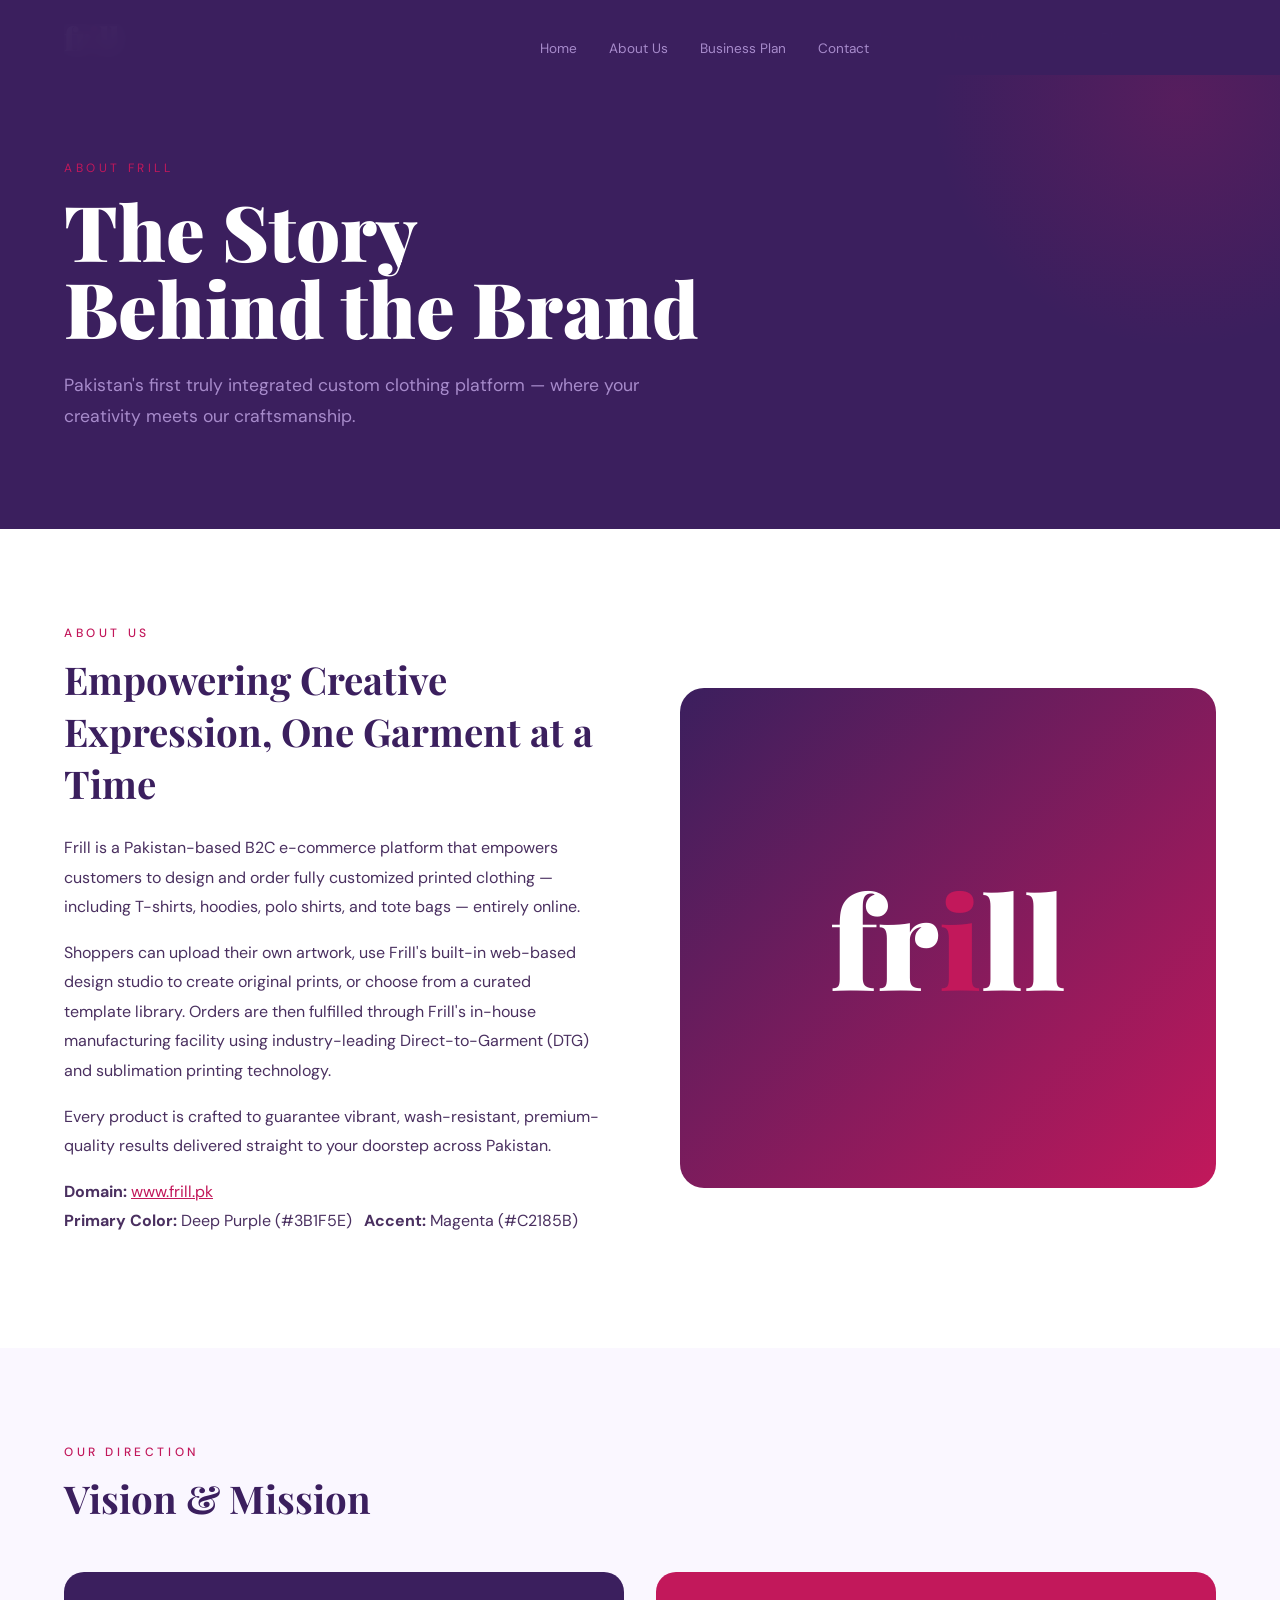
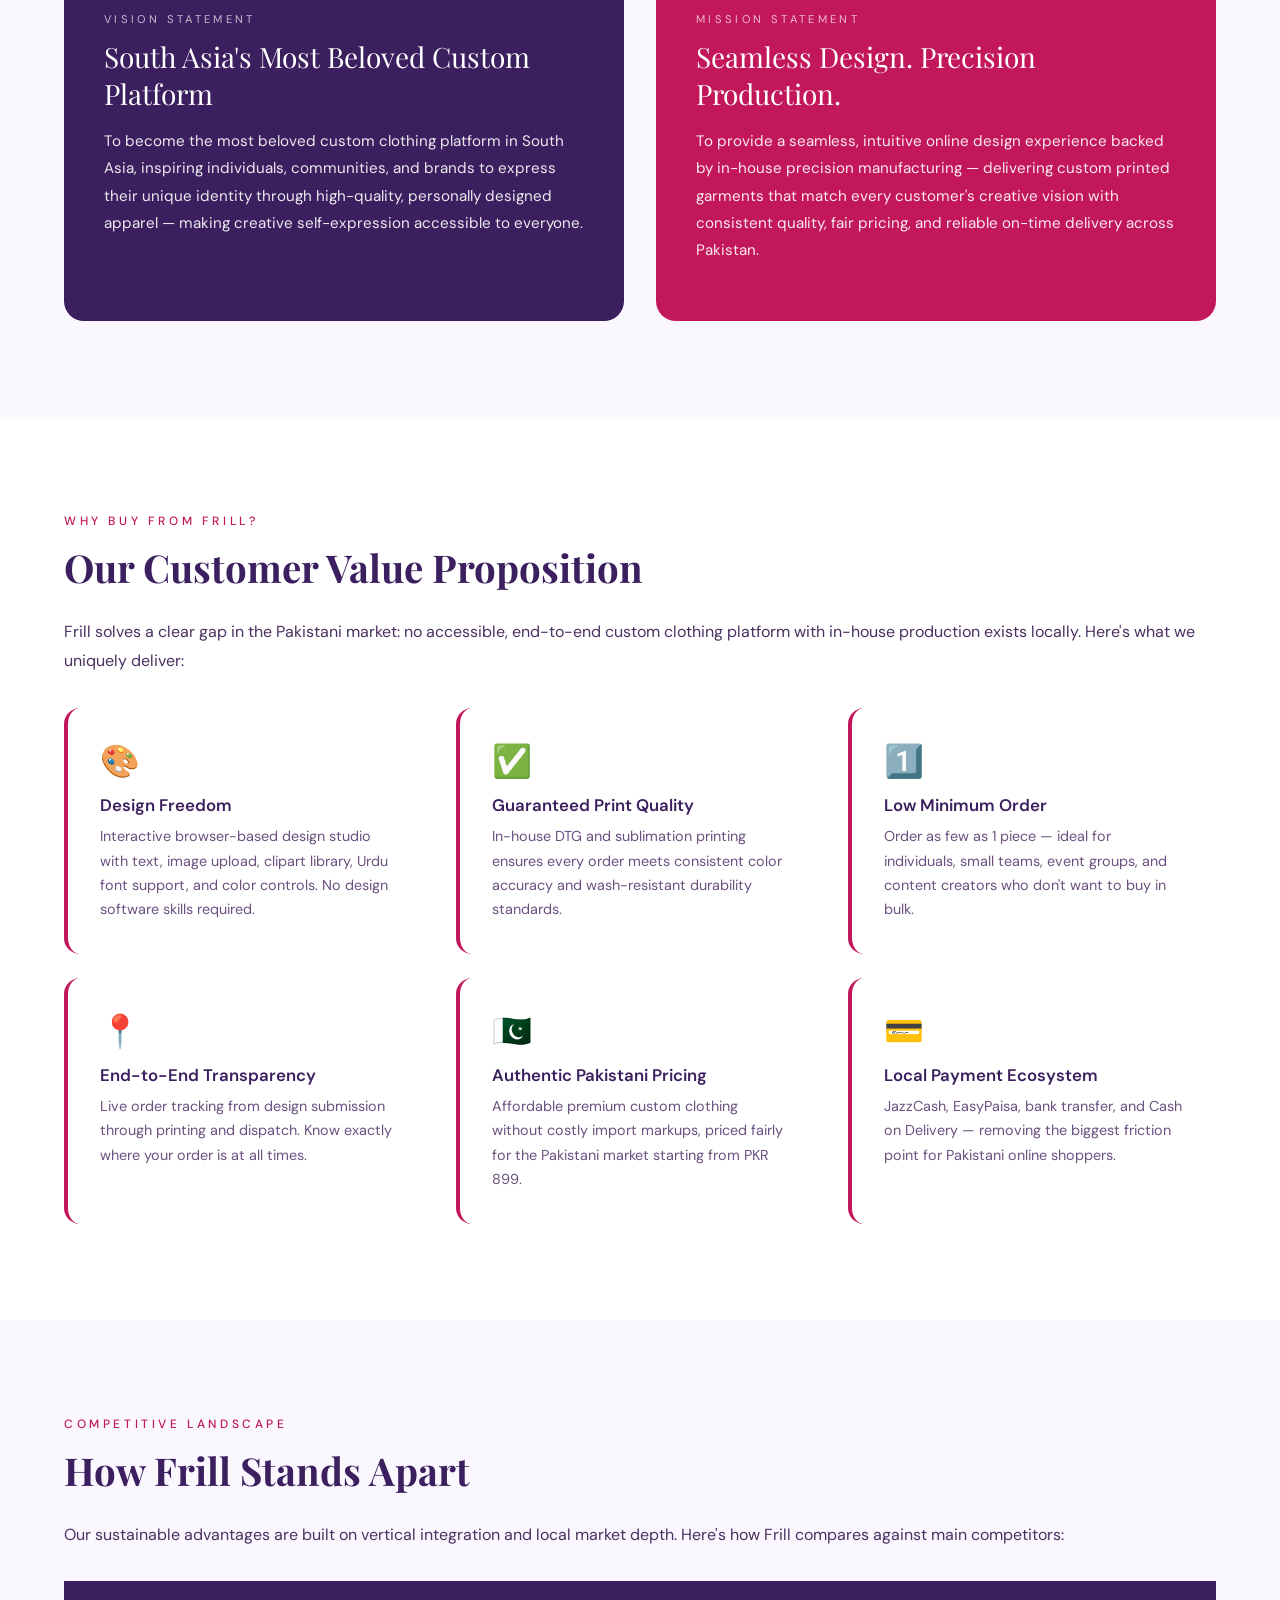
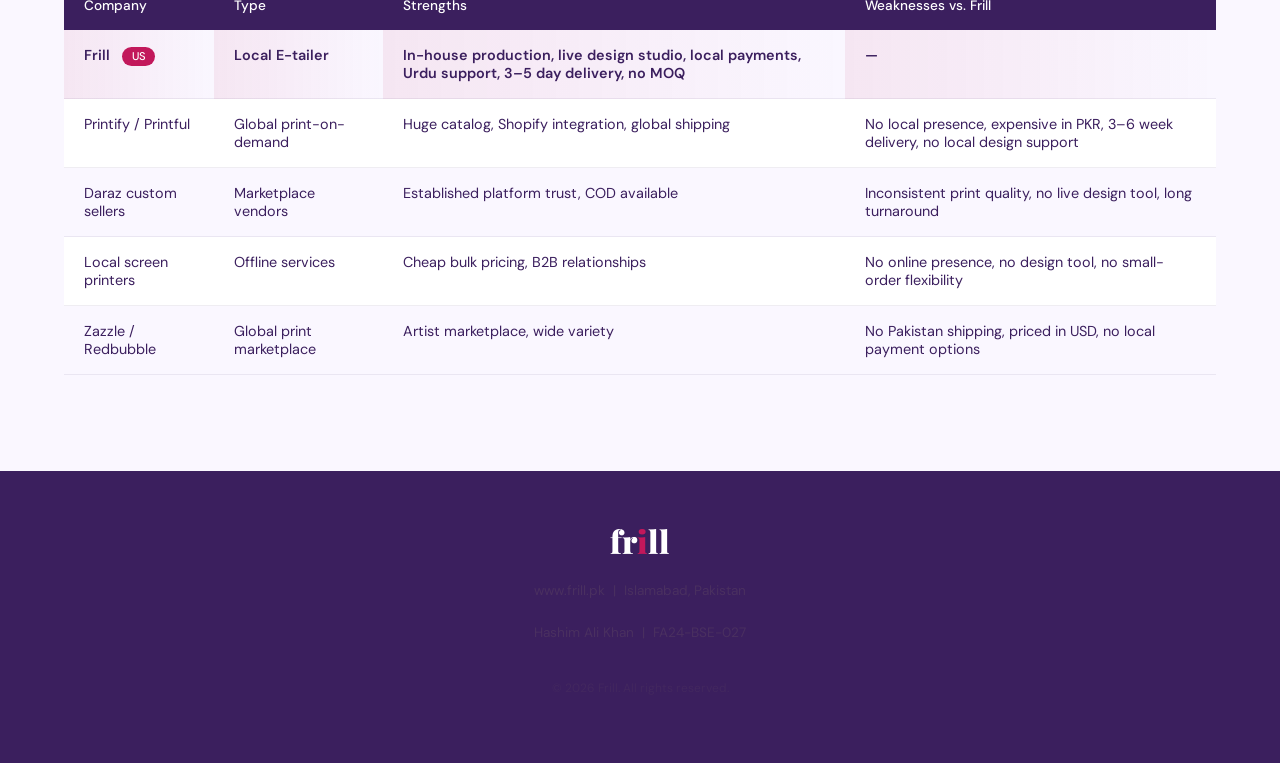
==== about.html @ 63d3b116 "home page" ====
<!DOCTYPE html>
<html lang="en">
<head>
  <meta charset="UTF-8" />
  <meta name="viewport" content="width=device-width, initial-scale=1.0" />
  <title>About Us – Frill</title>
  <link rel="preconnect" href="https://fonts.googleapis.com" />
  <link href="https://fonts.googleapis.com/css2?family=Playfair+Display:wght@700;900&family=DM+Sans:wght@300;400;500&display=swap" rel="stylesheet" />
  <style>
    :root {
      --purple: #3B1F5E;
      --purple-light: #5a3087;
      --magenta: #C2185B;
      --magenta-light: #e91e8c;
      --cream: #FAF7FF;
      --white: #ffffff;
      --text-muted: #a78bcb;
    }
    * { margin: 0; padding: 0; box-sizing: border-box; }
    body { font-family: 'DM Sans', sans-serif; background: var(--cream); color: var(--purple); }

    nav {
      position: fixed; top: 0; width: 100%; z-index: 100;
      background: rgba(59,31,94,0.97);
      backdrop-filter: blur(10px);
      display: flex; align-items: center; justify-content: space-between;
      padding: 1rem 4rem;
    }
    .nav-logo { font-family: 'Playfair Display', serif; font-size: 2rem; font-weight: 900; color: var(--white); letter-spacing: -1px; }
    .nav-logo span { color: var(--magenta); }
    .nav-links { display: flex; gap: 2rem; list-style: none; }
    .nav-links a { color: var(--text-muted); text-decoration: none; font-size: 0.9rem; font-weight: 500; transition: color 0.3s; }
    .nav-links a:hover, .nav-links a.active { color: var(--magenta-light); }

    /* PAGE HERO */
    .page-hero {
      background: var(--purple);
      padding: 10rem 4rem 5rem;
      position: relative; overflow: hidden;
    }
    .page-hero::before {
      content: ''; position: absolute; top: -150px; right: -150px;
      width: 500px; height: 500px; border-radius: 50%;
      background: radial-gradient(circle, rgba(194,24,91,0.2) 0%, transparent 70%);
    }
    .page-hero-inner { max-width: 1200px; margin: 0 auto; position: relative; z-index: 2; }
    .page-eyebrow { font-size: 0.75rem; letter-spacing: 0.3em; text-transform: uppercase; color: var(--magenta); margin-bottom: 1rem; }
    .page-title { font-family: 'Playfair Display', serif; font-size: clamp(3rem, 6vw, 6rem); color: var(--white); font-weight: 900; line-height: 1; }
    .page-subtitle { color: var(--text-muted); font-size: 1.1rem; line-height: 1.8; max-width: 600px; margin-top: 1.5rem; }

    /* CONTENT */
    .content-section { padding: 6rem 4rem; }
    .content-inner { max-width: 1200px; margin: 0 auto; }
    .section-label { font-size: 0.75rem; letter-spacing: 0.3em; text-transform: uppercase; color: var(--magenta); font-weight: 500; margin-bottom: 0.75rem; }
    .section-title { font-family: 'Playfair Display', serif; font-size: clamp(2rem, 3vw, 2.8rem); color: var(--purple); margin-bottom: 1.5rem; }
    p { color: #4a3060; line-height: 1.85; font-size: 1rem; margin-bottom: 1rem; }

    /* ABOUT SPLIT */
    .about-split { display: grid; grid-template-columns: 1fr 1fr; gap: 5rem; align-items: center; }
    .about-visual {
      background: linear-gradient(135deg, var(--purple), var(--magenta));
      border-radius: 24px; height: 500px;
      display: flex; align-items: center; justify-content: center;
      font-family: 'Playfair Display', serif; font-size: 8rem; color: var(--white); font-weight: 900;
    }

    /* VISION MISSION */
    .vm-grid { display: grid; grid-template-columns: 1fr 1fr; gap: 2rem; margin-top: 3rem; }
    .vm-card { border-radius: 20px; padding: 2.5rem; }
    .vm-card.vision { background: var(--purple); color: var(--white); }
    .vm-card.mission { background: var(--magenta); color: var(--white); }
    .vm-label { font-size: 0.7rem; letter-spacing: 0.3em; text-transform: uppercase; opacity: 0.7; margin-bottom: 0.75rem; }
    .vm-heading { font-family: 'Playfair Display', serif; font-size: 1.75rem; margin-bottom: 1rem; }
    .vm-text { font-size: 0.95rem; line-height: 1.8; opacity: 0.9; color: inherit; }

    /* VALUE PROP */
    .value-grid { display: grid; grid-template-columns: repeat(auto-fit, minmax(280px, 1fr)); gap: 1.5rem; margin-top: 2rem; }
    .value-card {
      background: var(--white); border-radius: 16px; padding: 2rem;
      border-left: 4px solid var(--magenta);
      transition: transform 0.3s, box-shadow 0.3s;
    }
    .value-card:hover { transform: translateY(-4px); box-shadow: 0 12px 30px rgba(59,31,94,0.1); }
    .value-icon { font-size: 2rem; margin-bottom: 0.75rem; }
    .value-title { font-weight: 600; font-size: 1.05rem; color: var(--purple); margin-bottom: 0.5rem; }
    .value-text { font-size: 0.9rem; color: #6b5080; line-height: 1.7; margin-bottom: 0; }

    /* COMPETITORS */
    .comp-table { width: 100%; border-collapse: collapse; margin-top: 2rem; }
    .comp-table th { background: var(--purple); color: var(--white); padding: 1rem 1.25rem; text-align: left; font-size: 0.85rem; font-weight: 500; }
    .comp-table td { padding: 1rem 1.25rem; border-bottom: 1px solid rgba(59,31,94,0.08); font-size: 0.9rem; vertical-align: top; }
    .comp-table tr:nth-child(even) td { background: var(--white); }
    .comp-table tr:hover td { background: rgba(194,24,91,0.05); }
    .frill-row td { background: linear-gradient(90deg, rgba(194,24,91,0.08), transparent) !important; font-weight: 600; }
    .badge { display: inline-block; background: var(--magenta); color: var(--white); font-size: 0.7rem; padding: 0.15rem 0.6rem; border-radius: 20px; margin-left: 0.5rem; font-weight: 500; }

    footer { background: var(--purple); color: var(--text-muted); text-align: center; padding: 3rem 4rem; }
    footer .logo { font-family: 'Playfair Display', serif; font-size: 2rem; color: var(--white); font-weight: 900; }
    footer .logo span { color: var(--magenta); }
    footer p { margin-top: 1rem; font-size: 0.85rem; }
    footer nav { margin-top: 1.5rem; display: flex; gap: 2rem; justify-content: center; flex-wrap: wrap; }
    footer nav a { color: var(--text-muted); text-decoration: none; font-size: 0.85rem; transition: color 0.3s; }
    footer nav a:hover { color: var(--magenta); }

    @media (max-width: 768px) {
      .about-split { grid-template-columns: 1fr; }
      .vm-grid { grid-template-columns: 1fr; }
      nav { padding: 1rem 1.5rem; }
      .page-hero, .content-section { padding-left: 1.5rem; padding-right: 1.5rem; }
    }
  </style>
</head>
<body>

<nav>
  <div class="nav-logo">fr<span>i</span>ll</div>
  <ul class="nav-links">
    <li><a href="index.html">Home</a></li>
    <li><a href="about.html" class="active">About Us</a></li>
    <li><a href="business.html">Business Plan</a></li>
    <li><a href="contact.html">Contact</a></li>
  </ul>
</nav>

<div class="page-hero">
  <div class="page-hero-inner">
    <div class="page-eyebrow">About Frill</div>
    <h1 class="page-title">The Story<br>Behind the Brand</h1>
    <p class="page-subtitle">Pakistan's first truly integrated custom clothing platform — where your creativity meets our craftsmanship.</p>
  </div>
</div>

<!-- ABOUT US -->
<section class="content-section" style="background:var(--white);">
  <div class="content-inner">
    <div class="about-split">
      <div>
        <div class="section-label">About Us</div>
        <h2 class="section-title">Empowering Creative Expression, One Garment at a Time</h2>
        <p>Frill is a Pakistan-based B2C e-commerce platform that empowers customers to design and order fully customized printed clothing — including T-shirts, hoodies, polo shirts, and tote bags — entirely online.</p>
        <p>Shoppers can upload their own artwork, use Frill's built-in web-based design studio to create original prints, or choose from a curated template library. Orders are then fulfilled through Frill's in-house manufacturing facility using industry-leading Direct-to-Garment (DTG) and sublimation printing technology.</p>
        <p>Every product is crafted to guarantee vibrant, wash-resistant, premium-quality results delivered straight to your doorstep across Pakistan.</p>
        <p><strong>Domain:</strong> <a href="#" style="color:var(--magenta);">www.frill.pk</a><br>
        <strong>Primary Color:</strong> Deep Purple (#3B1F5E) &nbsp; <strong>Accent:</strong> Magenta (#C2185B)</p>
      </div>
      <div class="about-visual">fr<span style="color:var(--magenta);">i</span>ll</div>
    </div>
  </div>
</section>

<!-- VISION & MISSION -->
<section class="content-section" style="background:var(--cream);">
  <div class="content-inner">
    <div class="section-label">Our Direction</div>
    <h2 class="section-title">Vision & Mission</h2>
    <div class="vm-grid">
      <div class="vm-card vision">
        <div class="vm-label">Vision Statement</div>
        <div class="vm-heading">South Asia's Most Beloved Custom Platform</div>
        <p class="vm-text">To become the most beloved custom clothing platform in South Asia, inspiring individuals, communities, and brands to express their unique identity through high-quality, personally designed apparel — making creative self-expression accessible to everyone.</p>
      </div>
      <div class="vm-card mission">
        <div class="vm-label">Mission Statement</div>
        <div class="vm-heading">Seamless Design. Precision Production.</div>
        <p class="vm-text">To provide a seamless, intuitive online design experience backed by in-house precision manufacturing — delivering custom printed garments that match every customer's creative vision with consistent quality, fair pricing, and reliable on-time delivery across Pakistan.</p>
      </div>
    </div>
  </div>
</section>

<!-- VALUE PROPOSITION -->
<section class="content-section" style="background:var(--white);">
  <div class="content-inner">
    <div class="section-label">Why Buy From Frill?</div>
    <h2 class="section-title">Our Customer Value Proposition</h2>
    <p>Frill solves a clear gap in the Pakistani market: no accessible, end-to-end custom clothing platform with in-house production exists locally. Here's what we uniquely deliver:</p>
    <div class="value-grid">
      <div class="value-card">
        <div class="value-icon">🎨</div>
        <div class="value-title">Design Freedom</div>
        <p class="value-text">Interactive browser-based design studio with text, image upload, clipart library, Urdu font support, and color controls. No design software skills required.</p>
      </div>
      <div class="value-card">
        <div class="value-icon">✅</div>
        <div class="value-title">Guaranteed Print Quality</div>
        <p class="value-text">In-house DTG and sublimation printing ensures every order meets consistent color accuracy and wash-resistant durability standards.</p>
      </div>
      <div class="value-card">
        <div class="value-icon">1️⃣</div>
        <div class="value-title">Low Minimum Order</div>
        <p class="value-text">Order as few as 1 piece — ideal for individuals, small teams, event groups, and content creators who don't want to buy in bulk.</p>
      </div>
      <div class="value-card">
        <div class="value-icon">📍</div>
        <div class="value-title">End-to-End Transparency</div>
        <p class="value-text">Live order tracking from design submission through printing and dispatch. Know exactly where your order is at all times.</p>
      </div>
      <div class="value-card">
        <div class="value-icon">🇵🇰</div>
        <div class="value-title">Authentic Pakistani Pricing</div>
        <p class="value-text">Affordable premium custom clothing without costly import markups, priced fairly for the Pakistani market starting from PKR 899.</p>
      </div>
      <div class="value-card">
        <div class="value-icon">💳</div>
        <div class="value-title">Local Payment Ecosystem</div>
        <p class="value-text">JazzCash, EasyPaisa, bank transfer, and Cash on Delivery — removing the biggest friction point for Pakistani online shoppers.</p>
      </div>
    </div>
  </div>
</section>

<!-- COMPETITIVE ADVANTAGES -->
<section class="content-section" style="background:var(--cream);">
  <div class="content-inner">
    <div class="section-label">Competitive Landscape</div>
    <h2 class="section-title">How Frill Stands Apart</h2>
    <p>Our sustainable advantages are built on vertical integration and local market depth. Here's how Frill compares against main competitors:</p>
    <table class="comp-table">
      <thead>
        <tr>
          <th>Company</th>
          <th>Type</th>
          <th>Strengths</th>
          <th>Weaknesses vs. Frill</th>
        </tr>
      </thead>
      <tbody>
        <tr class="frill-row">
          <td>Frill <span class="badge">US</span></td>
          <td>Local E-tailer</td>
          <td>In-house production, live design studio, local payments, Urdu support, 3–5 day delivery, no MOQ</td>
          <td>—</td>
        </tr>
        <tr>
          <td>Printify / Printful</td>
          <td>Global print-on-demand</td>
          <td>Huge catalog, Shopify integration, global shipping</td>
          <td>No local presence, expensive in PKR, 3–6 week delivery, no local design support</td>
        </tr>
        <tr>
          <td>Daraz custom sellers</td>
          <td>Marketplace vendors</td>
          <td>Established platform trust, COD available</td>
          <td>Inconsistent print quality, no live design tool, long turnaround</td>
        </tr>
        <tr>
          <td>Local screen printers</td>
          <td>Offline services</td>
          <td>Cheap bulk pricing, B2B relationships</td>
          <td>No online presence, no design tool, no small-order flexibility</td>
        </tr>
        <tr>
          <td>Zazzle / Redbubble</td>
          <td>Global print marketplace</td>
          <td>Artist marketplace, wide variety</td>
          <td>No Pakistan shipping, priced in USD, no local payment options</td>
        </tr>
      </tbody>
    </table>
  </div>
</section>

<footer>
  <div class="logo">fr<span>i</span>ll</div>
  <p>www.frill.pk &nbsp;|&nbsp; Islamabad, Pakistan</p>
  <p style="margin-top:0.5rem;">Hashim Ali Khan &nbsp;|&nbsp; FA24-BSE-027</p>
  <nav>
    <a href="index.html">Home</a>
    <a href="about.html">About Us</a>
    <a href="business.html">Business Plan</a>
    <a href="contact.html">Contact</a>
  </nav>
  <p style="margin-top:2rem;font-size:0.75rem;opacity:0.5;">© 2026 Frill. All rights reserved.</p>
</footer>

</body>
</html>
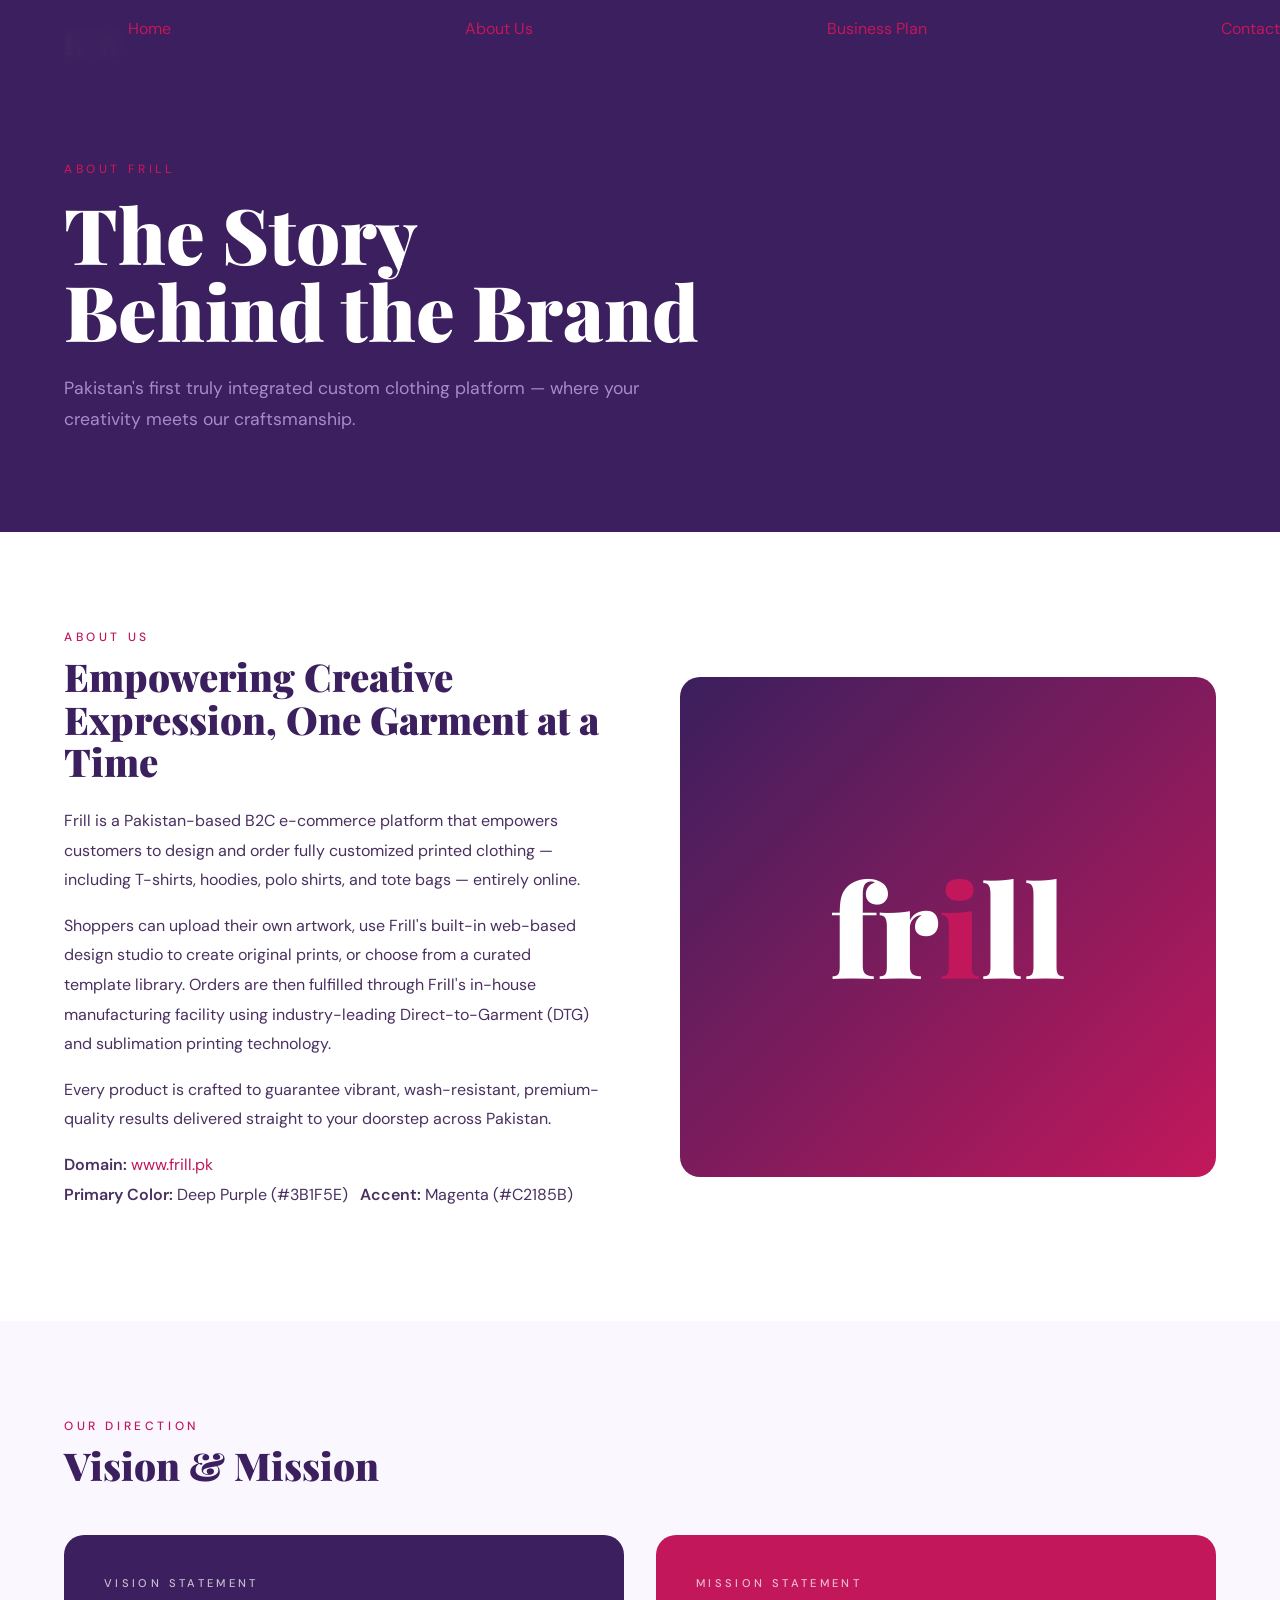
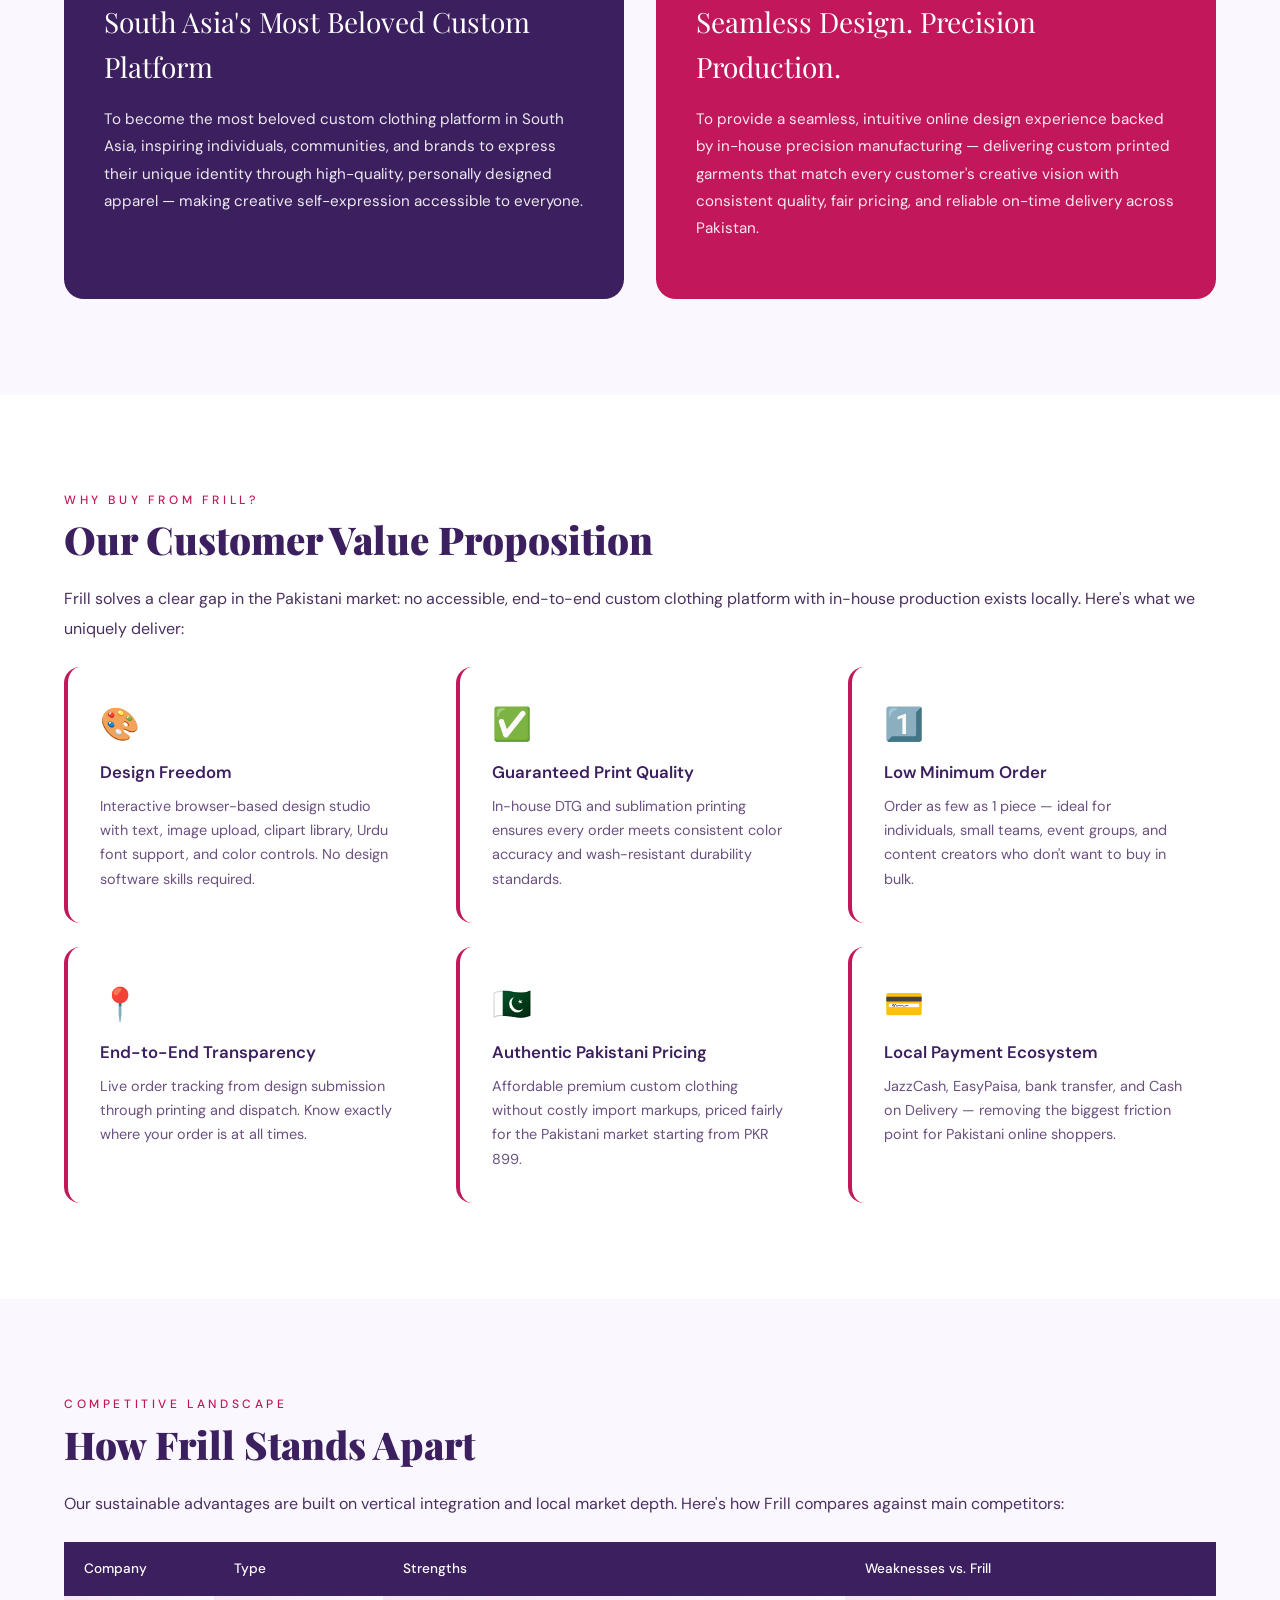
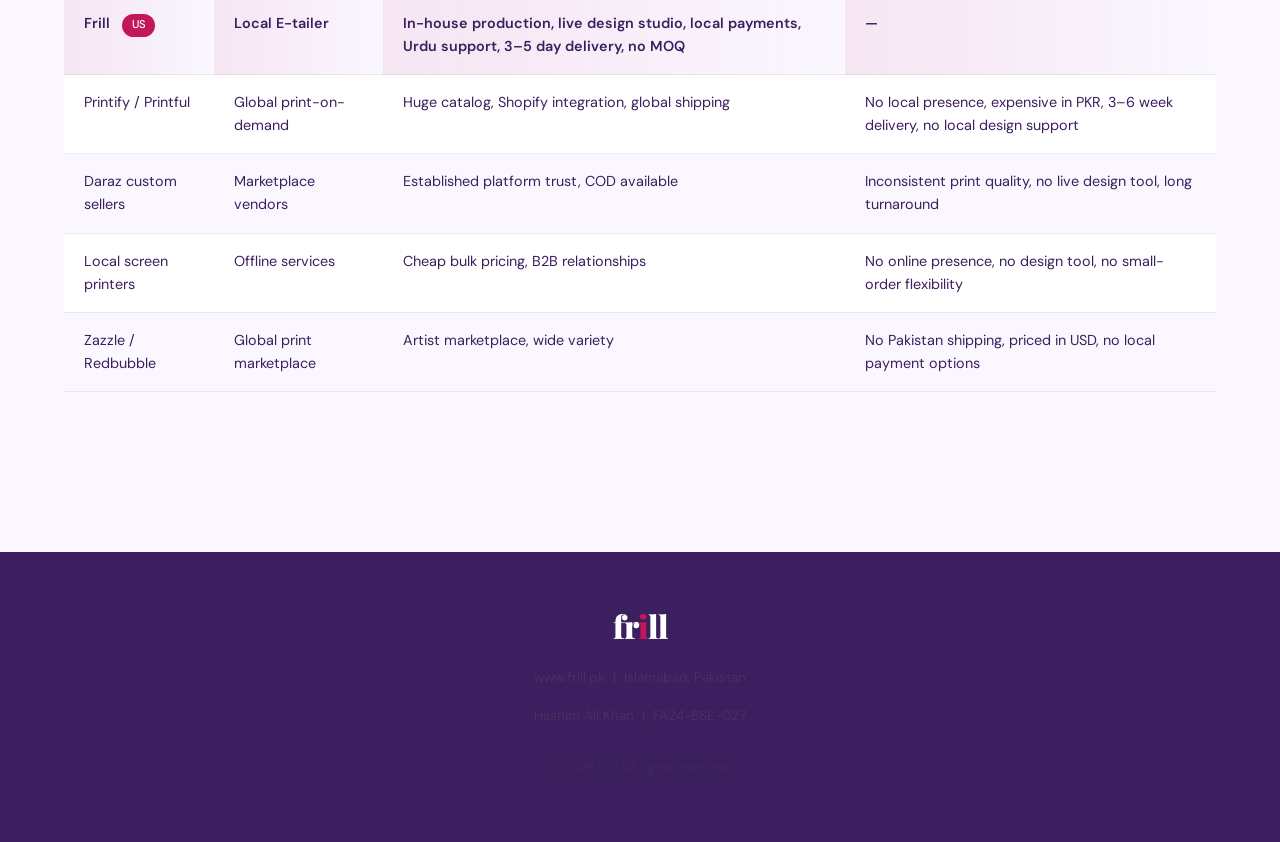
==== commit 56047d58: "refactor: update about.html to use modular CSS imports - Remove all inline <style> block from about." ====
--- a/about.html
+++ b/about.html
@@ -6,108 +6,14 @@
   <title>About Us – Frill</title>
   <link rel="preconnect" href="https://fonts.googleapis.com" />
   <link href="https://fonts.googleapis.com/css2?family=Playfair+Display:wght@700;900&family=DM+Sans:wght@300;400;500&display=swap" rel="stylesheet" />
-  <style>
-    :root {
-      --purple: #3B1F5E;
-      --purple-light: #5a3087;
-      --magenta: #C2185B;
-      --magenta-light: #e91e8c;
-      --cream: #FAF7FF;
-      --white: #ffffff;
-      --text-muted: #a78bcb;
-    }
-    * { margin: 0; padding: 0; box-sizing: border-box; }
-    body { font-family: 'DM Sans', sans-serif; background: var(--cream); color: var(--purple); }
-
-    nav {
-      position: fixed; top: 0; width: 100%; z-index: 100;
-      background: rgba(59,31,94,0.97);
-      backdrop-filter: blur(10px);
-      display: flex; align-items: center; justify-content: space-between;
-      padding: 1rem 4rem;
-    }
-    .nav-logo { font-family: 'Playfair Display', serif; font-size: 2rem; font-weight: 900; color: var(--white); letter-spacing: -1px; }
-    .nav-logo span { color: var(--magenta); }
-    .nav-links { display: flex; gap: 2rem; list-style: none; }
-    .nav-links a { color: var(--text-muted); text-decoration: none; font-size: 0.9rem; font-weight: 500; transition: color 0.3s; }
-    .nav-links a:hover, .nav-links a.active { color: var(--magenta-light); }
-
-    /* PAGE HERO */
-    .page-hero {
-      background: var(--purple);
-      padding: 10rem 4rem 5rem;
-      position: relative; overflow: hidden;
-    }
-    .page-hero::before {
-      content: ''; position: absolute; top: -150px; right: -150px;
-      width: 500px; height: 500px; border-radius: 50%;
-      background: radial-gradient(circle, rgba(194,24,91,0.2) 0%, transparent 70%);
-    }
-    .page-hero-inner { max-width: 1200px; margin: 0 auto; position: relative; z-index: 2; }
-    .page-eyebrow { font-size: 0.75rem; letter-spacing: 0.3em; text-transform: uppercase; color: var(--magenta); margin-bottom: 1rem; }
-    .page-title { font-family: 'Playfair Display', serif; font-size: clamp(3rem, 6vw, 6rem); color: var(--white); font-weight: 900; line-height: 1; }
-    .page-subtitle { color: var(--text-muted); font-size: 1.1rem; line-height: 1.8; max-width: 600px; margin-top: 1.5rem; }
-
-    /* CONTENT */
-    .content-section { padding: 6rem 4rem; }
-    .content-inner { max-width: 1200px; margin: 0 auto; }
-    .section-label { font-size: 0.75rem; letter-spacing: 0.3em; text-transform: uppercase; color: var(--magenta); font-weight: 500; margin-bottom: 0.75rem; }
-    .section-title { font-family: 'Playfair Display', serif; font-size: clamp(2rem, 3vw, 2.8rem); color: var(--purple); margin-bottom: 1.5rem; }
-    p { color: #4a3060; line-height: 1.85; font-size: 1rem; margin-bottom: 1rem; }
-
-    /* ABOUT SPLIT */
-    .about-split { display: grid; grid-template-columns: 1fr 1fr; gap: 5rem; align-items: center; }
-    .about-visual {
-      background: linear-gradient(135deg, var(--purple), var(--magenta));
-      border-radius: 24px; height: 500px;
-      display: flex; align-items: center; justify-content: center;
-      font-family: 'Playfair Display', serif; font-size: 8rem; color: var(--white); font-weight: 900;
-    }
-
-    /* VISION MISSION */
-    .vm-grid { display: grid; grid-template-columns: 1fr 1fr; gap: 2rem; margin-top: 3rem; }
-    .vm-card { border-radius: 20px; padding: 2.5rem; }
-    .vm-card.vision { background: var(--purple); color: var(--white); }
-    .vm-card.mission { background: var(--magenta); color: var(--white); }
-    .vm-label { font-size: 0.7rem; letter-spacing: 0.3em; text-transform: uppercase; opacity: 0.7; margin-bottom: 0.75rem; }
-    .vm-heading { font-family: 'Playfair Display', serif; font-size: 1.75rem; margin-bottom: 1rem; }
-    .vm-text { font-size: 0.95rem; line-height: 1.8; opacity: 0.9; color: inherit; }
-
-    /* VALUE PROP */
-    .value-grid { display: grid; grid-template-columns: repeat(auto-fit, minmax(280px, 1fr)); gap: 1.5rem; margin-top: 2rem; }
-    .value-card {
-      background: var(--white); border-radius: 16px; padding: 2rem;
-      border-left: 4px solid var(--magenta);
-      transition: transform 0.3s, box-shadow 0.3s;
-    }
-    .value-card:hover { transform: translateY(-4px); box-shadow: 0 12px 30px rgba(59,31,94,0.1); }
-    .value-icon { font-size: 2rem; margin-bottom: 0.75rem; }
-    .value-title { font-weight: 600; font-size: 1.05rem; color: var(--purple); margin-bottom: 0.5rem; }
-    .value-text { font-size: 0.9rem; color: #6b5080; line-height: 1.7; margin-bottom: 0; }
-
-    /* COMPETITORS */
-    .comp-table { width: 100%; border-collapse: collapse; margin-top: 2rem; }
-    .comp-table th { background: var(--purple); color: var(--white); padding: 1rem 1.25rem; text-align: left; font-size: 0.85rem; font-weight: 500; }
-    .comp-table td { padding: 1rem 1.25rem; border-bottom: 1px solid rgba(59,31,94,0.08); font-size: 0.9rem; vertical-align: top; }
-    .comp-table tr:nth-child(even) td { background: var(--white); }
-    .comp-table tr:hover td { background: rgba(194,24,91,0.05); }
-    .frill-row td { background: linear-gradient(90deg, rgba(194,24,91,0.08), transparent) !important; font-weight: 600; }
-    .badge { display: inline-block; background: var(--magenta); color: var(--white); font-size: 0.7rem; padding: 0.15rem 0.6rem; border-radius: 20px; margin-left: 0.5rem; font-weight: 500; }
-
-    footer { background: var(--purple); color: var(--text-muted); text-align: center; padding: 3rem 4rem; }
-    footer .logo { font-family: 'Playfair Display', serif; font-size: 2rem; color: var(--white); font-weight: 900; }
-    footer .logo span { color: var(--magenta); }
-    footer p { margin-top: 1rem; font-size: 0.85rem; }
-    footer nav { margin-top: 1.5rem; display: flex; gap: 2rem; justify-content: center; flex-wrap: wrap; }
-    footer nav a { color: var(--text-muted); text-decoration: none; font-size: 0.85rem; transition: color 0.3s; }
-    footer nav a:hover { color: var(--magenta); }
-
-    @media (max-width: 768px) {
-      .about-split { grid-template-columns: 1fr; }
-      .vm-grid { grid-template-columns: 1fr; }
-      nav { padding: 1rem 1.5rem; }
-      .page-hero, .content-section { padding-left: 1.5rem; padding-right: 1.5rem; }
-    }
+  <!-- Modular CSS -->
+  <link rel="stylesheet" href="css/variables.css" />
+  <link rel="stylesheet" href="css/nav.css" />
+  <link rel="stylesheet" href="css/footer.css" />
+  <link rel="stylesheet" href="css/typography.css" />
+  <link rel="stylesheet" href="css/buttons.css" />
+  <link rel="stylesheet" href="css/components.css" />
+  <link rel="stylesheet" href="css/about.css" />
   </style>
 </head>
 <body>
--- a/css/variables.css
+++ b/css/variables.css
@@ -0,0 +1,58 @@
+/* ========================================
+   FRILL-UI: CSS VARIABLES & RESET
+   ======================================== */
+
+:root {
+  /* Colors */
+  --purple: #3B1F5E;
+  --purple-light: #5a3087;
+  --magenta: #C2185B;
+  --magenta-light: #e91e8c;
+  --cream: #FAF7FF;
+  --white: #ffffff;
+  --text-muted: #a78bcb;
+  --text-dark: #4a3060;
+  --text-lighter: #6b5080;
+
+  /* Typography */
+  --font-display: 'Playfair Display', serif;
+  --font-body: 'DM Sans', sans-serif;
+
+  /* Spacing */
+  --space-xs: 0.25rem;
+  --space-sm: 0.5rem;
+  --space-md: 1rem;
+  --space-lg: 1.5rem;
+  --space-xl: 2rem;
+  --space-2xl: 3rem;
+  --space-3xl: 4rem;
+
+  /* Border Radius */
+  --radius-sm: 10px;
+  --radius-md: 16px;
+  --radius-lg: 20px;
+  --radius-full: 50px;
+
+  /* Transitions */
+  --transition-fast: 0.2s;
+  --transition-base: 0.3s;
+  --transition-slow: 0.8s;
+}
+
+* {
+  margin: 0;
+  padding: 0;
+  box-sizing: border-box;
+}
+
+body {
+  font-family: var(--font-body);
+  background: var(--cream);
+  color: var(--purple);
+  overflow-x: hidden;
+  line-height: 1.6;
+}
+
+html {
+  scroll-behavior: smooth;
+}
--- a/css/nav.css
+++ b/css/nav.css
@@ -0,0 +1,67 @@
+/* ========================================
+   NAVIGATION STYLES
+   ======================================== */
+
+nav {
+  position: fixed;
+  top: 0;
+  width: 100%;
+  z-index: 100;
+  background: rgba(59, 31, 94, 0.97);
+  backdrop-filter: blur(10px);
+  display: flex;
+  align-items: center;
+  justify-content: space-between;
+  padding: var(--space-md) var(--space-3xl);
+}
+
+.nav-logo {
+  font-family: var(--font-display);
+  font-size: 2rem;
+  font-weight: 900;
+  color: var(--white);
+  letter-spacing: -1px;
+}
+
+.nav-logo span {
+  color: var(--magenta);
+}
+
+.nav-links {
+  display: flex;
+  gap: 2rem;
+  list-style: none;
+}
+
+.nav-links a {
+  color: var(--text-muted);
+  text-decoration: none;
+  font-size: 0.9rem;
+  font-weight: 500;
+  letter-spacing: 0.05em;
+  transition: color var(--transition-base);
+}
+
+.nav-links a:hover,
+.nav-links a.active {
+  color: var(--magenta-light);
+}
+
+/* Mobile Navigation */
+@media (max-width: 768px) {
+  nav {
+    padding: var(--space-md) var(--space-lg);
+  }
+
+  .nav-logo {
+    font-size: 1.5rem;
+  }
+
+  .nav-links {
+    gap: 1rem;
+  }
+
+  .nav-links a {
+    font-size: 0.8rem;
+  }
+}
--- a/css/footer.css
+++ b/css/footer.css
@@ -0,0 +1,39 @@
+/* ========================================
+   FOOTER STYLES
+   ======================================== */
+
+footer {
+  background: var(--purple);
+  color: var(--text-muted);
+  text-align: center;
+  padding: var(--space-2xl) var(--space-3xl);
+  margin-top: var(--space-3xl);
+}
+
+footer .logo {
+  font-family: var(--font-display);
+  font-size: 2rem;
+  color: var(--white);
+  font-weight: 900;
+  letter-spacing: -1px;
+}
+
+footer .logo span {
+  color: var(--magenta);
+}
+
+footer p {
+  margin-top: var(--space-md);
+  font-size: 0.85rem;
+  line-height: 1.6;
+}
+
+@media (max-width: 768px) {
+  footer {
+    padding: var(--space-2xl) var(--space-lg);
+  }
+
+  footer .logo {
+    font-size: 1.5rem;
+  }
+}
--- a/css/typography.css
+++ b/css/typography.css
@@ -0,0 +1,83 @@
+/* ========================================
+   TYPOGRAPHY STYLES
+   ======================================== */
+
+/* Headings */
+h1, h2, h3, h4, h5, h6 {
+  font-family: var(--font-display);
+  font-weight: 900;
+  line-height: 1.1;
+}
+
+h1 {
+  font-size: clamp(2.5rem, 6vw, 3.5rem);
+  color: var(--purple);
+}
+
+h2 {
+  font-size: clamp(2rem, 4vw, 2.8rem);
+  color: var(--purple);
+}
+
+h3 {
+  font-size: 1.75rem;
+  color: var(--purple);
+}
+
+/* Paragraphs */
+p {
+  color: var(--text-dark);
+  line-height: 1.85;
+  font-size: 1rem;
+  margin-bottom: var(--space-md);
+}
+
+/* Labels & Eyebrows */
+.eyebrow,
+.section-label,
+.page-eyebrow {
+  font-size: 0.75rem;
+  letter-spacing: 0.3em;
+  text-transform: uppercase;
+  color: var(--magenta);
+  font-weight: 500;
+  margin-bottom: var(--space-sm);
+}
+
+.page-eyebrow {
+  margin-bottom: var(--space-md);
+}
+
+/* Links */
+a {
+  color: var(--magenta);
+  text-decoration: none;
+  transition: color var(--transition-base);
+}
+
+a:hover {
+  color: var(--magenta-light);
+}
+
+/* Emphasis */
+strong {
+  font-weight: 600;
+}
+
+em {
+  font-style: italic;
+}
+
+@media (max-width: 768px) {
+  h1 {
+    font-size: clamp(1.5rem, 5vw, 2.5rem);
+  }
+
+  h2 {
+    font-size: clamp(1.25rem, 3vw, 2rem);
+  }
+
+  p {
+    font-size: 0.95rem;
+  }
+}
--- a/css/buttons.css
+++ b/css/buttons.css
@@ -0,0 +1,73 @@
+/* ========================================
+   BUTTON STYLES
+   ======================================== */
+
+/* Primary Button */
+.btn-primary,
+.btn-submit {
+  background: var(--magenta);
+  color: var(--white);
+  padding: 0.9rem 2.5rem;
+  border-radius: var(--radius-full);
+  text-decoration: none;
+  font-weight: 500;
+  font-size: 0.95rem;
+  border: none;
+  cursor: pointer;
+  transition: background var(--transition-base), transform var(--transition-fast);
+  display: inline-block;
+  font-family: var(--font-body);
+}
+
+.btn-primary:hover,
+.btn-submit:hover {
+  background: var(--magenta-light);
+  transform: translateY(-2px);
+}
+
+.btn-primary:active,
+.btn-submit:active {
+  transform: translateY(0);
+}
+
+/* Secondary Button */
+.btn-secondary {
+  background: transparent;
+  color: var(--magenta);
+  border: 2px solid var(--magenta);
+  padding: 0.85rem 2.25rem;
+  border-radius: var(--radius-full);
+  text-decoration: none;
+  font-weight: 500;
+  font-size: 0.95rem;
+  cursor: pointer;
+  transition: all var(--transition-base);
+  display: inline-block;
+  font-family: var(--font-body);
+}
+
+.btn-secondary:hover {
+  background: var(--magenta);
+  color: var(--white);
+  transform: translateY(-2px);
+}
+
+/* Button Group */
+.btn-group {
+  display: flex;
+  gap: var(--space-md);
+  flex-wrap: wrap;
+}
+
+@media (max-width: 768px) {
+  .btn-primary,
+  .btn-secondary,
+  .btn-submit {
+    width: 100%;
+    padding: 1rem;
+  }
+
+  .btn-group {
+    flex-direction: column;
+  }
+}
--- a/css/components.css
+++ b/css/components.css
@@ -0,0 +1,217 @@
+/* ========================================
+   REUSABLE COMPONENTS
+   ======================================== */
+
+/* Page Hero Section */
+.page-hero {
+  background: var(--purple);
+  padding: 10rem var(--space-3xl) 5rem;
+  position: relative;
+  overflow: hidden;
+}
+
+.page-hero::before,
+.page-hero::after {
+  content: '';
+  position: absolute;
+  border-radius: 50%;
+  background: radial-gradient(circle, rgba(194, 24, 91, 0.2) 0%, transparent 70%);
+}
+
+.page-hero-inner {
+  max-width: 1200px;
+  margin: 0 auto;
+  position: relative;
+  z-index: 2;
+}
+
+.page-title {
+  font-family: var(--font-display);
+  font-size: clamp(3rem, 6vw, 6rem);
+  color: var(--white);
+  font-weight: 900;
+  line-height: 1;
+}
+
+.page-subtitle {
+  color: var(--text-muted);
+  font-size: 1.1rem;
+  line-height: 1.8;
+  max-width: 600px;
+  margin-top: var(--space-lg);
+}
+
+/* Content Section */
+.content-section {
+  padding: 6rem var(--space-3xl);
+}
+
+.content-inner {
+  max-width: 1200px;
+  margin: 0 auto;
+}
+
+.section-title {
+  font-family: var(--font-display);
+  font-size: clamp(2rem, 3vw, 2.8rem);
+  color: var(--purple);
+  margin-bottom: var(--space-lg);
+}
+
+/* Card Component */
+.card {
+  background: var(--white);
+  border-radius: var(--radius-lg);
+  padding: var(--space-xl);
+  transition: transform var(--transition-base), box-shadow var(--transition-base);
+}
+
+.card:hover {
+  transform: translateY(-4px);
+  box-shadow: 0 12px 30px rgba(59, 31, 94, 0.1);
+}
+
+.card-dark {
+  background: var(--purple);
+  color: var(--white);
+}
+
+.card-magenta {
+  background: var(--magenta);
+  color: var(--white);
+}
+
+/* Grid Layouts */
+.grid-2 {
+  display: grid;
+  grid-template-columns: 1fr 1fr;
+  gap: 5rem;
+  align-items: center;
+}
+
+.grid-3 {
+  display: grid;
+  grid-template-columns: repeat(3, 1fr);
+  gap: 2rem;
+  margin-top: var(--space-lg);
+}
+
+.grid-auto {
+  display: grid;
+  grid-template-columns: repeat(auto-fit, minmax(280px, 1fr));
+  gap: 1.5rem;
+  margin-top: var(--space-lg);
+}
+
+/* Table Styles */
+.data-table {
+  width: 100%;
+  border-collapse: collapse;
+  margin-top: var(--space-lg);
+}
+
+.data-table th {
+  background: var(--purple);
+  color: var(--white);
+  padding: var(--space-md) 1.25rem;
+  text-align: left;
+  font-size: 0.85rem;
+  font-weight: 500;
+}
+
+.data-table td {
+  padding: var(--space-md) 1.25rem;
+  border-bottom: 1px solid rgba(59, 31, 94, 0.08);
+  font-size: 0.9rem;
+  vertical-align: top;
+}
+
+.data-table tr:nth-child(even) td {
+  background: var(--white);
+}
+
+.data-table tr:hover td {
+  background: rgba(194, 24, 91, 0.05);
+}
+
+/* Badge */
+.badge {
+  display: inline-block;
+  background: var(--magenta);
+  color: var(--white);
+  font-size: 0.7rem;
+  padding: 0.15rem 0.6rem;
+  border-radius: var(--radius-full);
+  margin-left: var(--space-sm);
+  font-weight: 500;
+}
+
+/* Form Group */
+.form-group {
+  margin-bottom: 1.25rem;
+}
+
+.form-group label {
+  display: block;
+  font-size: 0.8rem;
+  letter-spacing: 0.1em;
+  text-transform: uppercase;
+  color: var(--text-muted);
+  margin-bottom: 0.4rem;
+  font-weight: 500;
+}
+
+.form-group input,
+.form-group textarea,
+.form-group select {
+  width: 100%;
+  background: rgba(255, 255, 255, 0.07);
+  border: 1px solid rgba(255, 255, 255, 0.15);
+  border-radius: var(--radius-sm);
+  padding: 0.85rem var(--space-md);
+  color: var(--white);
+  font-family: var(--font-body);
+  font-size: 0.95rem;
+  transition: border-color var(--transition-base);
+}
+
+.form-group input:focus,
+.form-group textarea:focus,
+.form-group select:focus {
+  outline: none;
+  border-color: var(--magenta);
+}
+
+.form-group textarea {
+  resize: vertical;
+  min-height: 120px;
+}
+
+.form-group select option {
+  background: var(--purple);
+}
+
+@media (max-width: 768px) {
+  .page-hero {
+    padding: 8rem var(--space-lg) 3rem;
+  }
+
+  .content-section {
+    padding: 4rem var(--space-lg);
+  }
+
+  .grid-2,
+  .grid-3 {
+    grid-template-columns: 1fr;
+    gap: 2rem;
+  }
+
+  .data-table {
+    font-size: 0.85rem;
+  }
+
+  .data-table th,
+  .data-table td {
+    padding: 0.75rem;
+  }
+}
--- a/css/about.css
+++ b/css/about.css
@@ -0,0 +1,174 @@
+/* ========================================
+   ABOUT PAGE SPECIFIC STYLES
+   ======================================== */
+
+/* Split Layout */
+.about-split {
+  display: grid;
+  grid-template-columns: 1fr 1fr;
+  gap: 5rem;
+  align-items: center;
+}
+
+.about-visual {
+  background: linear-gradient(135deg, var(--purple), var(--magenta));
+  border-radius: var(--radius-lg);
+  height: 500px;
+  display: flex;
+  align-items: center;
+  justify-content: center;
+  font-family: var(--font-display);
+  font-size: 8rem;
+  color: var(--white);
+  font-weight: 900;
+}
+
+/* Vision & Mission Grid */
+.vm-grid {
+  display: grid;
+  grid-template-columns: 1fr 1fr;
+  gap: 2rem;
+  margin-top: 3rem;
+}
+
+.vm-card {
+  border-radius: var(--radius-lg);
+  padding: 2.5rem;
+}
+
+.vm-card.vision {
+  background: var(--purple);
+  color: var(--white);
+}
+
+.vm-card.mission {
+  background: var(--magenta);
+  color: var(--white);
+}
+
+.vm-label {
+  font-size: 0.7rem;
+  letter-spacing: 0.3em;
+  text-transform: uppercase;
+  opacity: 0.7;
+  margin-bottom: var(--space-sm);
+  font-weight: 500;
+}
+
+.vm-heading {
+  font-family: var(--font-display);
+  font-size: 1.75rem;
+  margin-bottom: var(--space-md);
+}
+
+.vm-text {
+  font-size: 0.95rem;
+  line-height: 1.8;
+  opacity: 0.9;
+  color: inherit;
+}
+
+/* Value Proposition Grid */
+.value-grid {
+  display: grid;
+  grid-template-columns: repeat(auto-fit, minmax(280px, 1fr));
+  gap: 1.5rem;
+  margin-top: var(--space-lg);
+}
+
+.value-card {
+  background: var(--white);
+  border-radius: var(--radius-md);
+  padding: var(--space-xl);
+  border-left: 4px solid var(--magenta);
+  transition: transform var(--transition-base), box-shadow var(--transition-base);
+}
+
+.value-card:hover {
+  transform: translateY(-4px);
+  box-shadow: 0 12px 30px rgba(59, 31, 94, 0.1);
+}
+
+.value-icon {
+  font-size: 2rem;
+  margin-bottom: var(--space-sm);
+}
+
+.value-title {
+  font-weight: 600;
+  font-size: 1.05rem;
+  color: var(--purple);
+  margin-bottom: var(--space-sm);
+}
+
+.value-text {
+  font-size: 0.9rem;
+  color: var(--text-lighter);
+  line-height: 1.7;
+  margin-bottom: 0;
+}
+
+/* Competitor Table */
+.comp-table {
+  width: 100%;
+  border-collapse: collapse;
+  margin-top: var(--space-lg);
+}
+
+.comp-table th {
+  background: var(--purple);
+  color: var(--white);
+  padding: var(--space-md) 1.25rem;
+  text-align: left;
+  font-size: 0.85rem;
+  font-weight: 500;
+}
+
+.comp-table td {
+  padding: var(--space-md) 1.25rem;
+  border-bottom: 1px solid rgba(59, 31, 94, 0.08);
+  font-size: 0.9rem;
+  vertical-align: top;
+}
+
+.comp-table tr:nth-child(even) td {
+  background: var(--white);
+}
+
+.comp-table tr:hover td {
+  background: rgba(194, 24, 91, 0.05);
+}
+
+.comp-table tr.frill-row td {
+  background: linear-gradient(90deg, rgba(194, 24, 91, 0.08), transparent) !important;
+  font-weight: 600;
+}
+
+@media (max-width: 768px) {
+  .about-split {
+    grid-template-columns: 1fr;
+    gap: 2rem;
+  }
+
+  .about-visual {
+    height: 300px;
+    font-size: 4rem;
+  }
+
+  .vm-grid {
+    grid-template-columns: 1fr;
+  }
+
+  .value-grid {
+    grid-template-columns: 1fr;
+  }
+
+  .comp-table {
+    font-size: 0.8rem;
+  }
+
+  .comp-table th,
+  .comp-table td {
+    padding: 0.75rem;
+  }
+}
